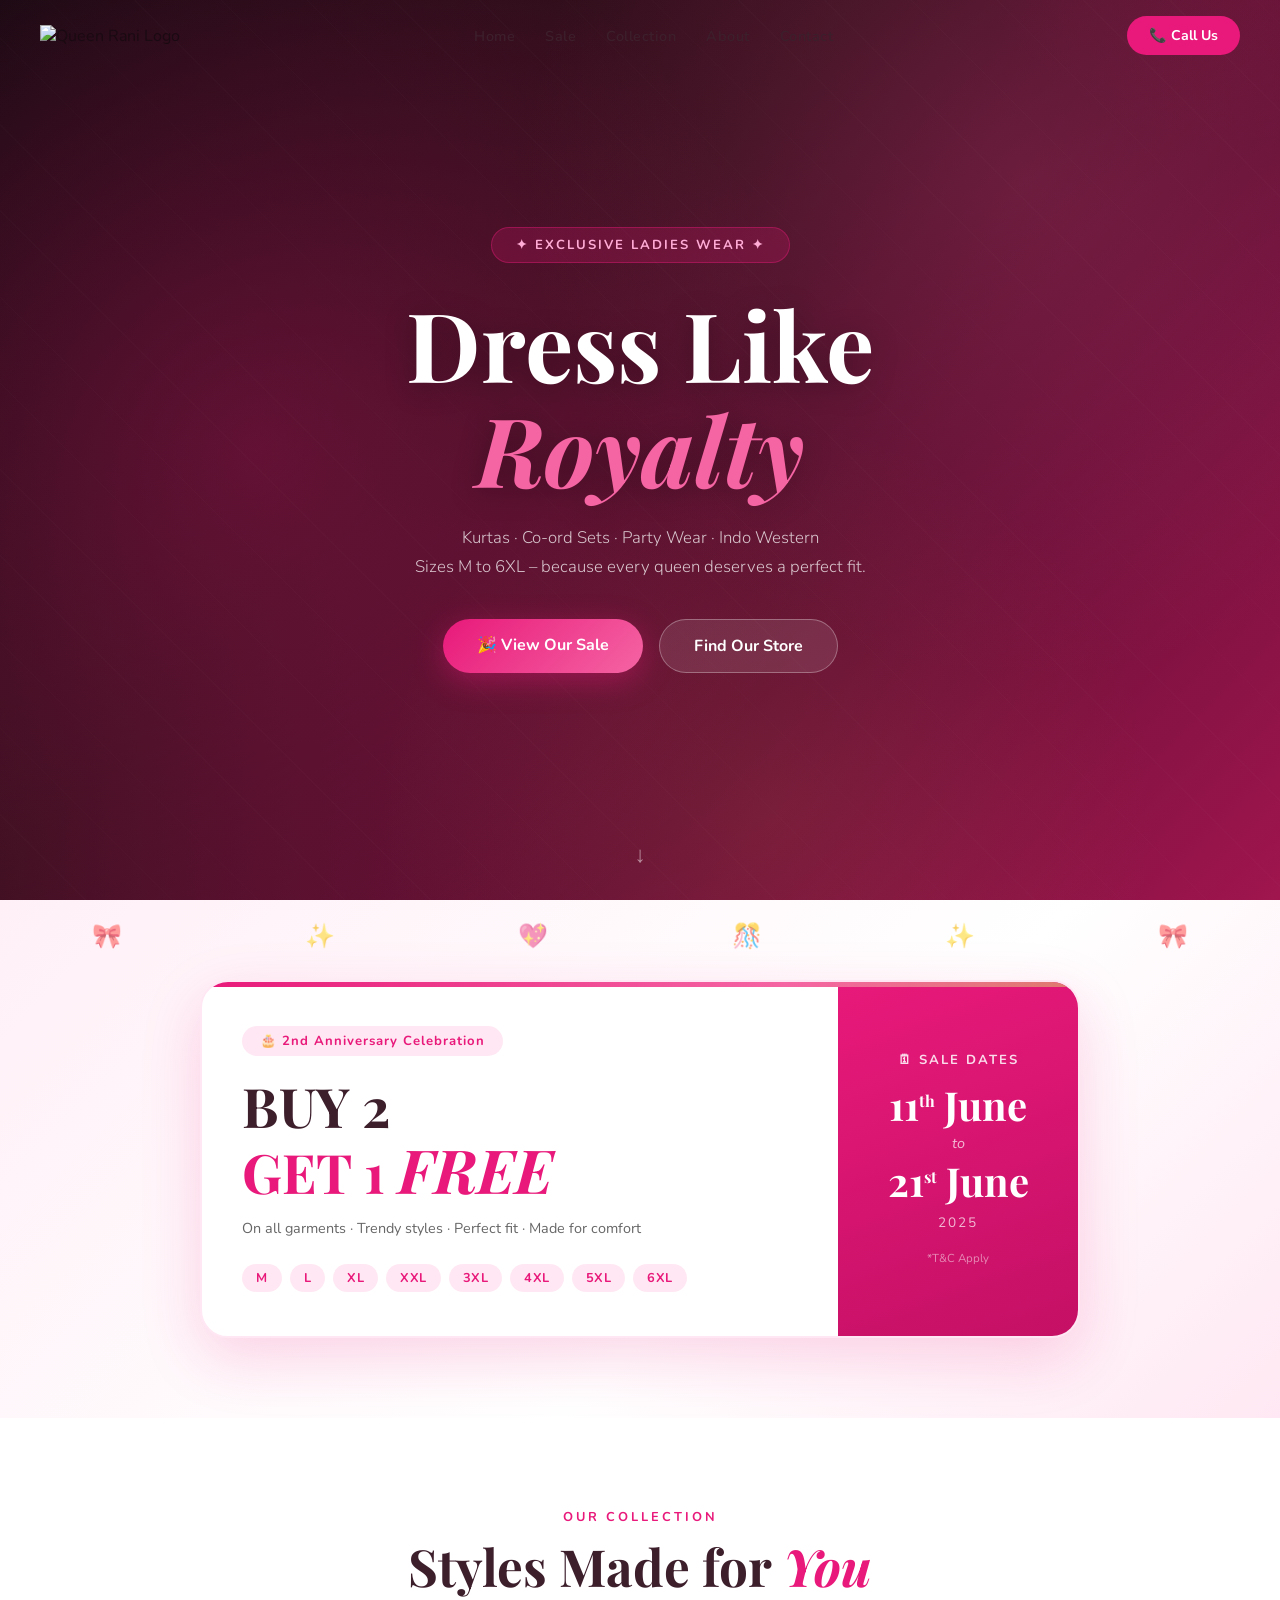
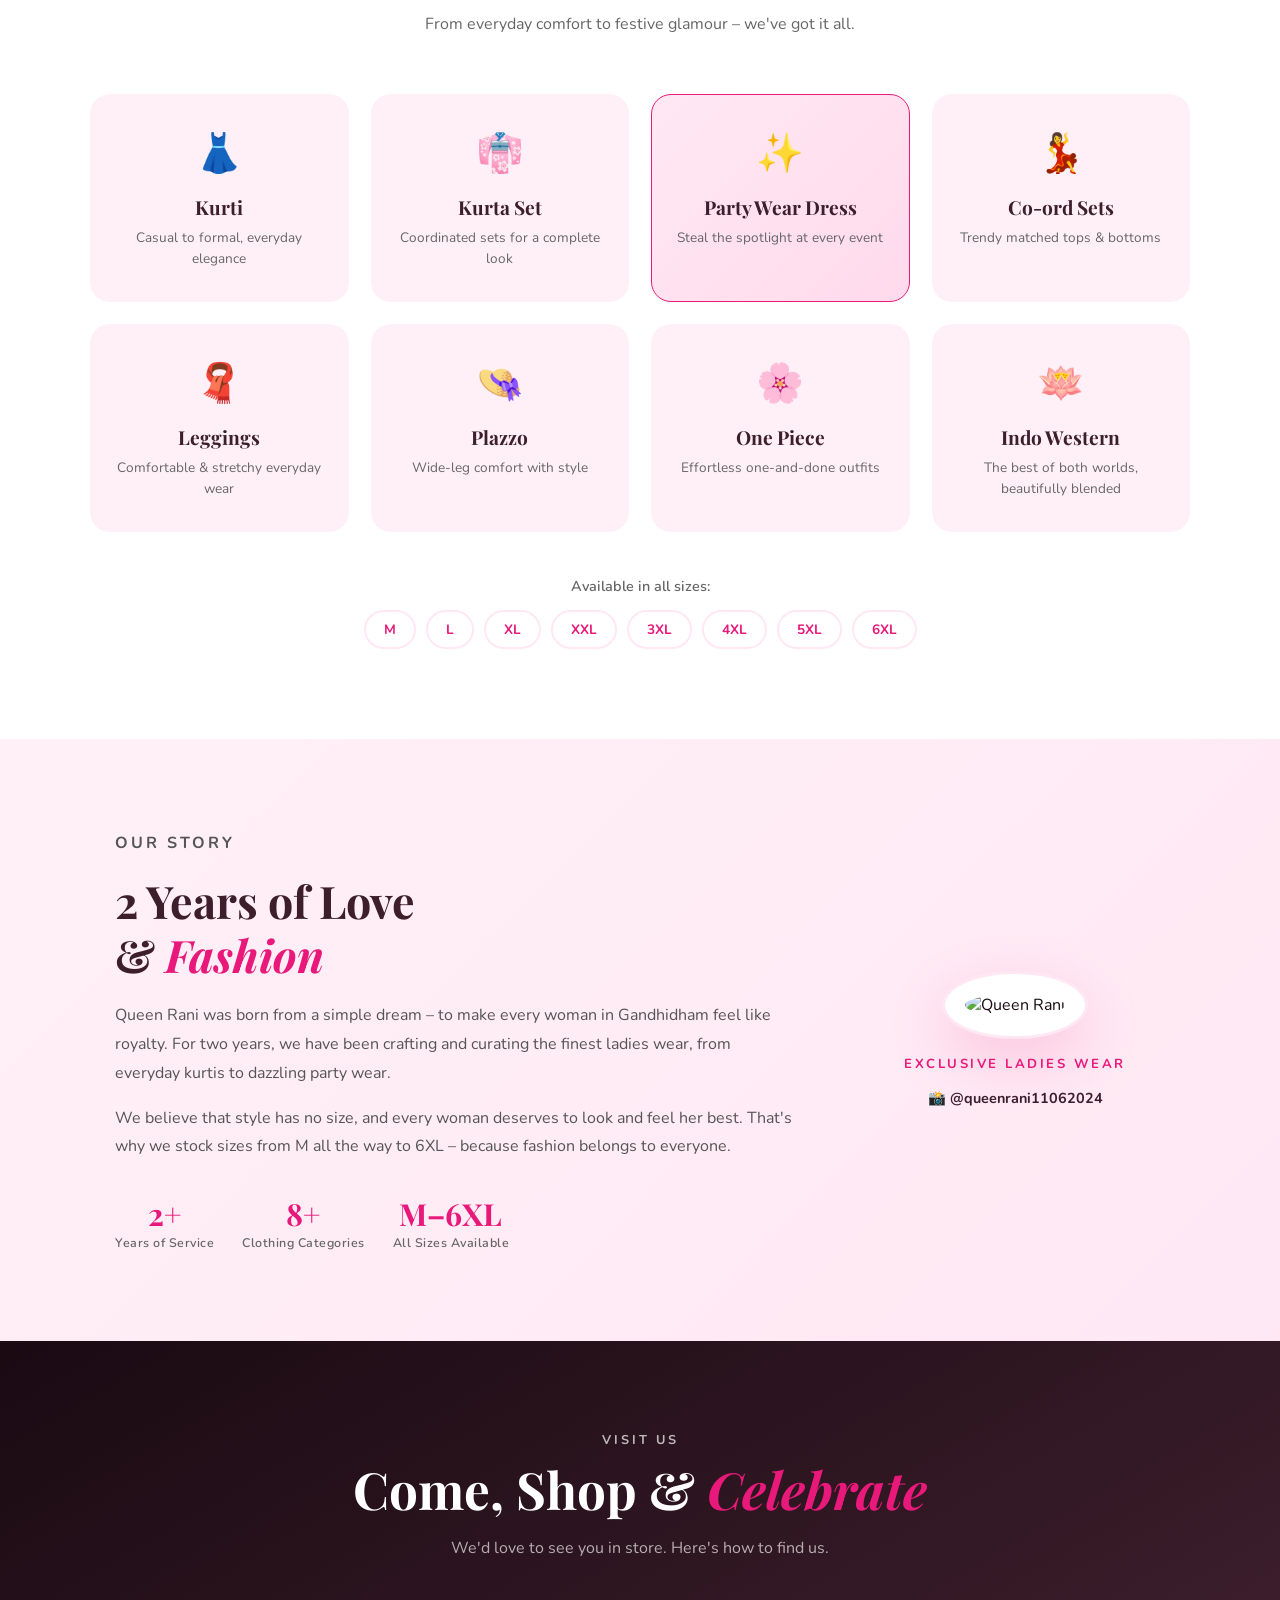
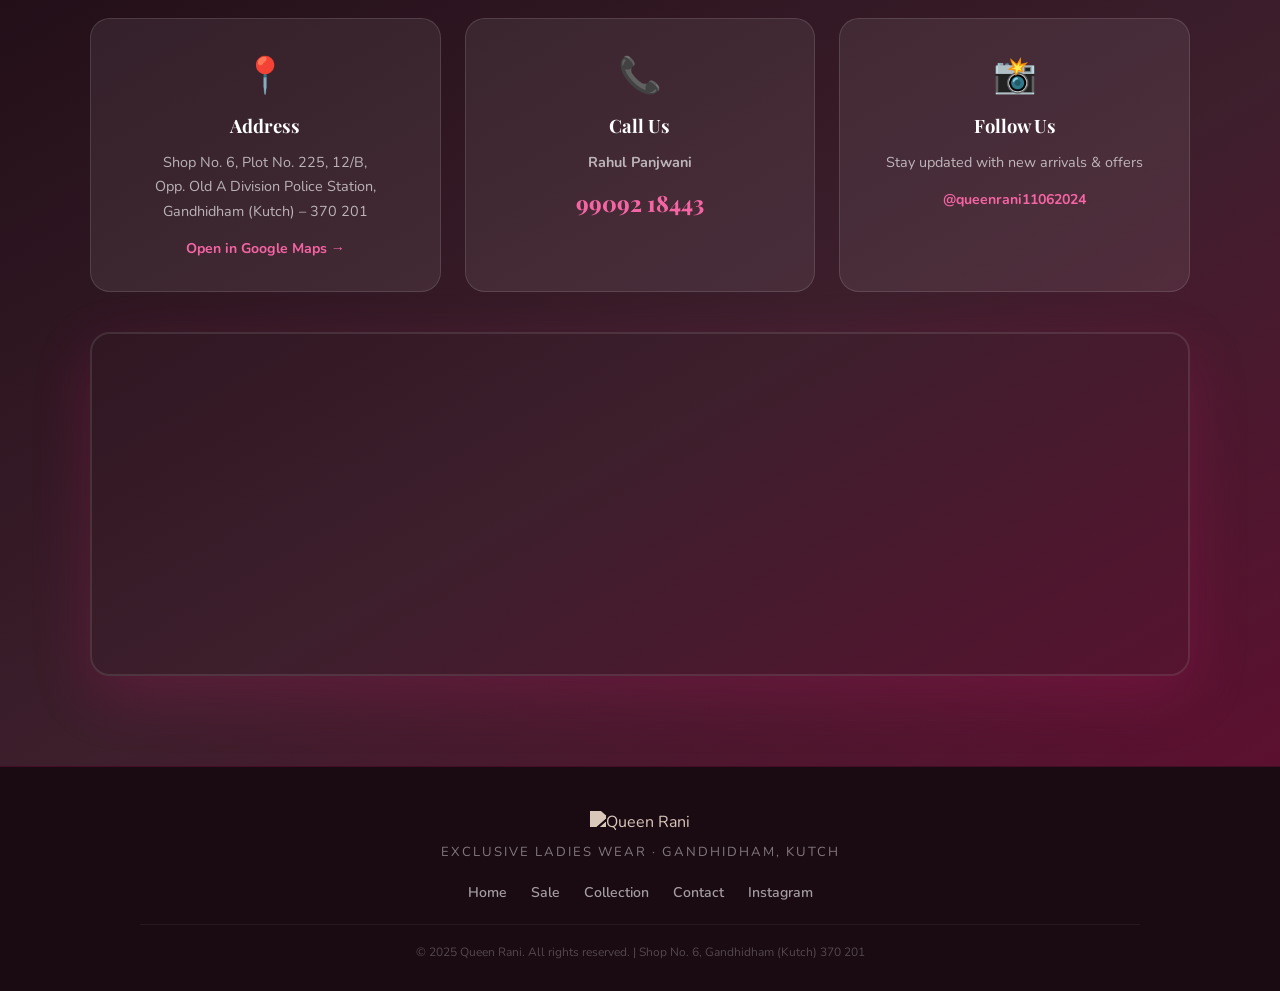
==== index.html @ 088ab7cf "Rename index (1).html to index.html" ====
<!DOCTYPE html>
<html lang="en">
<head>
  <meta charset="UTF-8">
  <meta name="viewport" content="width=device-width, initial-scale=1.0">
  <title>Queen Rani – Exclusive Ladies Wear | Gandhidham</title>
  <link rel="stylesheet" href="style.css">
  <link href="https://fonts.googleapis.com/css2?family=Playfair+Display:ital,wght@0,400;0,600;0,700;1,400&family=Nunito:wght@300;400;600;700&display=swap" rel="stylesheet">
</head>
<body>

  <!-- HEADER / NAV -->
  <header id="header">
    <div class="nav-inner">
      <div class="nav-logo">
        <img src="logo.jpg" alt="Queen Rani Logo" />
      </div>
      <nav class="nav-links">
        <a href="#home">Home</a>
        <a href="#sale">Sale</a>
        <a href="#categories">Collection</a>
        <a href="#about">About</a>
        <a href="#contact">Contact</a>
      </nav>
      <a href="tel:9909218443" class="nav-cta">📞 Call Us</a>
    </div>
  </header>

  <!-- HERO -->
  <section id="home" class="hero">
    <div class="hero-bg-overlay"></div>
    <div class="hero-content">
      <div class="hero-badge">✦ Exclusive Ladies Wear ✦</div>
      <h1 class="hero-title">
        Dress Like<br><em>Royalty</em>
      </h1>
      <p class="hero-sub">Kurtas · Co-ord Sets · Party Wear · Indo Western<br>Sizes M to 6XL – because every queen deserves a perfect fit.</p>
      <div class="hero-btns">
        <a href="#sale" class="btn-primary">🎉 View Our Sale</a>
        <a href="#contact" class="btn-secondary">Find Our Store</a>
      </div>
    </div>
    <div class="hero-scroll">↓</div>
  </section>

  <!-- ANNIVERSARY SALE BANNER -->
  <section id="sale" class="sale-section">
    <div class="sale-confetti">
      <span>🎀</span><span>✨</span><span>💖</span><span>🎊</span><span>✨</span><span>🎀</span>
    </div>
    <div class="sale-card">
      <div class="sale-left">
        <div class="sale-tag">🎂 2nd Anniversary Celebration</div>
        <h2 class="sale-title">BUY 2<br><span>GET 1 <em>FREE</em></span></h2>
        <p class="sale-desc">On all garments · Trendy styles · Perfect fit · Made for comfort</p>
        <div class="sale-sizes">
          <span>M</span><span>L</span><span>XL</span><span>XXL</span><span>3XL</span><span>4XL</span><span>5XL</span><span>6XL</span>
        </div>
      </div>
      <div class="sale-right">
        <div class="sale-date-box">
          <div class="sale-date-label">🗓 Sale Dates</div>
          <div class="sale-date-from">11<sup>th</sup> June</div>
          <div class="sale-date-to">to</div>
          <div class="sale-date-from">21<sup>st</sup> June</div>
          <div class="sale-date-year">2025</div>
        </div>
        <div class="sale-note">*T&C Apply</div>
      </div>
    </div>
  </section>

  <!-- CATEGORIES -->
  <section id="categories" class="categories-section">
    <div class="section-header">
      <p class="section-tag">Our Collection</p>
      <h2>Styles Made for <em>You</em></h2>
      <p class="section-sub">From everyday comfort to festive glamour – we've got it all.</p>
    </div>
    <div class="categories-grid">
      <div class="cat-card">
        <div class="cat-icon">👗</div>
        <h3>Kurti</h3>
        <p>Casual to formal, everyday elegance</p>
      </div>
      <div class="cat-card">
        <div class="cat-icon">👘</div>
        <h3>Kurta Set</h3>
        <p>Coordinated sets for a complete look</p>
      </div>
      <div class="cat-card featured">
        <div class="cat-icon">✨</div>
        <h3>Party Wear Dress</h3>
        <p>Steal the spotlight at every event</p>
      </div>
      <div class="cat-card">
        <div class="cat-icon">💃</div>
        <h3>Co-ord Sets</h3>
        <p>Trendy matched tops & bottoms</p>
      </div>
      <div class="cat-card">
        <div class="cat-icon">🧣</div>
        <h3>Leggings</h3>
        <p>Comfortable & stretchy everyday wear</p>
      </div>
      <div class="cat-card">
        <div class="cat-icon">👒</div>
        <h3>Plazzo</h3>
        <p>Wide-leg comfort with style</p>
      </div>
      <div class="cat-card">
        <div class="cat-icon">🌸</div>
        <h3>One Piece</h3>
        <p>Effortless one-and-done outfits</p>
      </div>
      <div class="cat-card">
        <div class="cat-icon">🪷</div>
        <h3>Indo Western</h3>
        <p>The best of both worlds, beautifully blended</p>
      </div>
    </div>
    <div class="categories-sizes">
      <p>Available in all sizes:</p>
      <div class="size-pills">
        <span>M</span><span>L</span><span>XL</span><span>XXL</span><span>3XL</span><span>4XL</span><span>5XL</span><span>6XL</span>
      </div>
    </div>
  </section>

  <!-- ABOUT -->
  <section id="about" class="about-section">
    <div class="about-inner">
      <div class="about-text">
        <p class="section-tag">Our Story</p>
        <h2>2 Years of Love<br>& <em>Fashion</em></h2>
        <p>Queen Rani was born from a simple dream – to make every woman in Gandhidham feel like royalty. For two years, we have been crafting and curating the finest ladies wear, from everyday kurtis to dazzling party wear.</p>
        <p>We believe that style has no size, and every woman deserves to look and feel her best. That's why we stock sizes from M all the way to 6XL – because fashion belongs to everyone.</p>
        <div class="about-stats">
          <div class="stat">
            <div class="stat-num">2+</div>
            <div class="stat-label">Years of Service</div>
          </div>
          <div class="stat">
            <div class="stat-num">8+</div>
            <div class="stat-label">Clothing Categories</div>
          </div>
          <div class="stat">
            <div class="stat-num">M–6XL</div>
            <div class="stat-label">All Sizes Available</div>
          </div>
        </div>
      </div>
      <div class="about-logo-block">
        <img src="logo.jpg" alt="Queen Rani" class="about-logo" />
        <div class="about-tagline">Exclusive Ladies Wear</div>
        <div class="about-instagram">
          <a href="https://instagram.com/queenrani11062024" target="_blank">
            📸 @queenrani11062024
          </a>
        </div>
      </div>
    </div>
  </section>

  <!-- CONTACT -->
  <section id="contact" class="contact-section">
    <div class="section-header light">
      <p class="section-tag">Visit Us</p>
      <h2>Come, Shop & <em>Celebrate</em></h2>
      <p class="section-sub">We'd love to see you in store. Here's how to find us.</p>
    </div>
    <div class="contact-inner">
      <div class="contact-cards">
        <div class="contact-card">
          <div class="contact-icon">📍</div>
          <h4>Address</h4>
          <p>Shop No. 6, Plot No. 225, 12/B,<br>Opp. Old A Division Police Station,<br>Gandhidham (Kutch) – 370 201</p>
          <a href="https://maps.app.goo.gl/TK4RzgAxPRt2R8W19" target="_blank" class="map-link">Open in Google Maps →</a>
        </div>
        <div class="contact-card">
          <div class="contact-icon">📞</div>
          <h4>Call Us</h4>
          <p><strong>Rahul Panjwani</strong></p>
          <a href="tel:9909218443" class="phone-link">99092 18443</a>
        </div>
        <div class="contact-card">
          <div class="contact-icon">📸</div>
          <h4>Follow Us</h4>
          <p>Stay updated with new arrivals & offers</p>
          <a href="https://instagram.com/queenrani11062024" target="_blank" class="insta-link">@queenrani11062024</a>
        </div>
      </div>
      <div class="map-embed">
        <iframe
          src="https://maps.google.com/maps?q=Queen+Rani+Exclusive+Ladies+Wear+Gandhidham&t=&z=15&ie=UTF8&iwloc=&output=embed"
          allowfullscreen
          loading="lazy"
          title="Queen Rani Store Location">
        </iframe>
      </div>
    </div>
  </section>

  <!-- FOOTER -->
  <footer class="footer">
    <div class="footer-inner">
      <img src="logo.jpg" alt="Queen Rani" class="footer-logo" />
      <div class="footer-tagline">Exclusive Ladies Wear · Gandhidham, Kutch</div>
      <div class="footer-links">
        <a href="#home">Home</a>
        <a href="#sale">Sale</a>
        <a href="#categories">Collection</a>
        <a href="#contact">Contact</a>
        <a href="https://instagram.com/queenrani11062024" target="_blank">Instagram</a>
      </div>
      <div class="footer-bottom">© 2025 Queen Rani. All rights reserved. | Shop No. 6, Gandhidham (Kutch) 370 201</div>
    </div>
  </footer>

  <script>
    // Sticky header
    window.addEventListener('scroll', () => {
      const header = document.getElementById('header');
      header.classList.toggle('scrolled', window.scrollY > 60);
    });

    // Smooth scroll
    document.querySelectorAll('a[href^="#"]').forEach(a => {
      a.addEventListener('click', e => {
        e.preventDefault();
        const target = document.querySelector(a.getAttribute('href'));
        if (target) target.scrollIntoView({ behavior: 'smooth' });
      });
    });

    // Entrance animations on scroll
    const observer = new IntersectionObserver((entries) => {
      entries.forEach(e => {
        if (e.isIntersecting) e.target.classList.add('visible');
      });
    }, { threshold: 0.15 });

    document.querySelectorAll('.cat-card, .contact-card, .about-inner, .sale-card').forEach(el => {
      el.classList.add('fade-up');
      observer.observe(el);
    });
  </script>
</body>
</html>
---- style.css ----
/* ===========================
   QUEEN RANI – EXCLUSIVE LADIES WEAR
   Stylesheet
   =========================== */

:root {
  --pink: #E8197A;
  --pink-light: #F564A3;
  --pink-pale: #FFE8F3;
  --pink-bg: #FFF0F7;
  --dark: #1A0A12;
  --charcoal: #3D1F2C;
  --gold: #C9923A;
  --white: #FFFFFF;
  --gray: #666;
  --shadow: 0 8px 40px rgba(232,25,122,0.12);
  --shadow-lg: 0 20px 60px rgba(232,25,122,0.18);
}

* {
  margin: 0;
  padding: 0;
  box-sizing: border-box;
}

html {
  scroll-behavior: smooth;
}

body {
  font-family: 'Nunito', sans-serif;
  background: var(--white);
  color: var(--dark);
  overflow-x: hidden;
}

em {
  font-style: italic;
  color: var(--pink);
  font-family: 'Playfair Display', serif;
}

/* ===========================
   HEADER / NAV
   =========================== */
#header {
  position: fixed;
  top: 0; left: 0; right: 0;
  z-index: 1000;
  padding: 16px 40px;
  transition: all 0.3s ease;
  background: transparent;
}

#header.scrolled {
  background: rgba(255,255,255,0.97);
  box-shadow: 0 2px 20px rgba(232,25,122,0.12);
  padding: 10px 40px;
}

.nav-inner {
  max-width: 1200px;
  margin: 0 auto;
  display: flex;
  align-items: center;
  justify-content: space-between;
  gap: 20px;
}

.nav-logo img {
  height: 52px;
  object-fit: contain;
}

.nav-links {
  display: flex;
  gap: 30px;
}

.nav-links a {
  text-decoration: none;
  color: var(--charcoal);
  font-weight: 600;
  font-size: 0.9rem;
  letter-spacing: 0.5px;
  transition: color 0.2s;
}

.nav-links a:hover { color: var(--pink); }

.nav-cta {
  background: var(--pink);
  color: var(--white);
  padding: 10px 22px;
  border-radius: 50px;
  text-decoration: none;
  font-weight: 700;
  font-size: 0.88rem;
  transition: all 0.2s;
  white-space: nowrap;
}

.nav-cta:hover {
  background: var(--pink-light);
  transform: translateY(-1px);
  box-shadow: 0 6px 20px rgba(232,25,122,0.3);
}

/* ===========================
   HERO
   =========================== */
.hero {
  min-height: 100vh;
  position: relative;
  background: linear-gradient(135deg, #1A0A12 0%, #3D1020 40%, #6B1038 70%, #A0154E 100%);
  display: flex;
  align-items: center;
  justify-content: center;
  overflow: hidden;
}

.hero::before {
  content: '';
  position: absolute;
  inset: 0;
  background: 
    radial-gradient(circle at 20% 50%, rgba(232,25,122,0.25) 0%, transparent 50%),
    radial-gradient(circle at 80% 20%, rgba(245,100,163,0.15) 0%, transparent 40%),
    radial-gradient(circle at 60% 90%, rgba(201,146,58,0.1) 0%, transparent 35%);
}

.hero::after {
  content: '';
  position: absolute;
  top: -50%;
  right: -20%;
  width: 600px;
  height: 600px;
  border-radius: 50%;
  background: radial-gradient(circle, rgba(232,25,122,0.12) 0%, transparent 70%);
  animation: pulse 4s ease-in-out infinite;
}

@keyframes pulse {
  0%, 100% { transform: scale(1); opacity: 0.5; }
  50% { transform: scale(1.1); opacity: 0.8; }
}

.hero-bg-overlay {
  position: absolute;
  inset: 0;
  background-image: 
    repeating-linear-gradient(
      45deg,
      transparent,
      transparent 60px,
      rgba(255,255,255,0.012) 60px,
      rgba(255,255,255,0.012) 61px
    );
}

.hero-content {
  position: relative;
  z-index: 2;
  text-align: center;
  padding: 40px 20px;
  max-width: 700px;
  animation: heroIn 1s ease both;
}

@keyframes heroIn {
  from { opacity: 0; transform: translateY(30px); }
  to { opacity: 1; transform: translateY(0); }
}

.hero-badge {
  display: inline-block;
  background: rgba(232,25,122,0.2);
  border: 1px solid rgba(232,25,122,0.4);
  color: #FFACD6;
  padding: 8px 24px;
  border-radius: 50px;
  font-size: 0.82rem;
  font-weight: 700;
  letter-spacing: 2px;
  text-transform: uppercase;
  margin-bottom: 28px;
}

.hero-title {
  font-family: 'Playfair Display', serif;
  font-size: clamp(3.2rem, 8vw, 6rem);
  font-weight: 700;
  color: var(--white);
  line-height: 1.1;
  margin-bottom: 22px;
  text-shadow: 0 4px 30px rgba(0,0,0,0.3);
}

.hero-title em {
  color: var(--pink-light);
  display: block;
}

.hero-sub {
  color: rgba(255,255,255,0.75);
  font-size: 1.05rem;
  line-height: 1.7;
  margin-bottom: 38px;
  font-weight: 300;
}

.hero-btns {
  display: flex;
  gap: 16px;
  justify-content: center;
  flex-wrap: wrap;
}

.btn-primary {
  background: linear-gradient(135deg, var(--pink), var(--pink-light));
  color: var(--white);
  padding: 15px 34px;
  border-radius: 50px;
  text-decoration: none;
  font-weight: 700;
  font-size: 1rem;
  box-shadow: 0 8px 30px rgba(232,25,122,0.4);
  transition: all 0.3s;
}

.btn-primary:hover {
  transform: translateY(-3px);
  box-shadow: 0 12px 40px rgba(232,25,122,0.55);
}

.btn-secondary {
  background: rgba(255,255,255,0.1);
  color: var(--white);
  padding: 15px 34px;
  border-radius: 50px;
  text-decoration: none;
  font-weight: 700;
  font-size: 1rem;
  border: 1.5px solid rgba(255,255,255,0.3);
  transition: all 0.3s;
}

.btn-secondary:hover {
  background: rgba(255,255,255,0.18);
  transform: translateY(-3px);
}

.hero-scroll {
  position: absolute;
  bottom: 30px;
  left: 50%;
  transform: translateX(-50%);
  color: rgba(255,255,255,0.5);
  font-size: 1.4rem;
  animation: bounce 2s ease infinite;
  cursor: pointer;
}

@keyframes bounce {
  0%, 100% { transform: translateX(-50%) translateY(0); }
  50% { transform: translateX(-50%) translateY(8px); }
}

/* ===========================
   SALE SECTION
   =========================== */
.sale-section {
  background: linear-gradient(135deg, var(--pink-bg) 0%, #fff 60%, var(--pink-pale) 100%);
  padding: 80px 40px;
  position: relative;
  overflow: hidden;
}

.sale-confetti {
  position: absolute;
  top: 20px;
  left: 0; right: 0;
  display: flex;
  justify-content: space-around;
  font-size: 1.5rem;
  opacity: 0.6;
  pointer-events: none;
  animation: confettiFade 3s ease-in-out infinite alternate;
}

@keyframes confettiFade {
  from { opacity: 0.4; transform: translateY(0); }
  to { opacity: 0.8; transform: translateY(8px); }
}

.sale-card {
  max-width: 880px;
  margin: 0 auto;
  background: var(--white);
  border-radius: 28px;
  box-shadow: var(--shadow-lg);
  border: 2px solid var(--pink-pale);
  display: flex;
  overflow: hidden;
  position: relative;
}

.sale-card::before {
  content: '';
  position: absolute;
  top: 0; left: 0; right: 0;
  height: 5px;
  background: linear-gradient(90deg, var(--pink), var(--pink-light), var(--gold), var(--pink));
  background-size: 200%;
  animation: shimmer 2.5s linear infinite;
}

@keyframes shimmer {
  from { background-position: 0% 0%; }
  to { background-position: 200% 0%; }
}

.sale-left {
  flex: 1;
  padding: 44px 40px;
}

.sale-tag {
  display: inline-block;
  background: var(--pink-pale);
  color: var(--pink);
  padding: 6px 18px;
  border-radius: 50px;
  font-size: 0.82rem;
  font-weight: 700;
  letter-spacing: 1px;
  margin-bottom: 20px;
}

.sale-title {
  font-family: 'Playfair Display', serif;
  font-size: 3.4rem;
  font-weight: 700;
  color: var(--charcoal);
  line-height: 1.1;
  margin-bottom: 14px;
}

.sale-title span {
  color: var(--pink);
}

.sale-title em {
  color: var(--pink);
  font-size: 3.8rem;
}

.sale-desc {
  color: var(--gray);
  font-size: 0.9rem;
  margin-bottom: 24px;
  line-height: 1.6;
}

.sale-sizes {
  display: flex;
  flex-wrap: wrap;
  gap: 8px;
}

.sale-sizes span {
  background: var(--pink-pale);
  color: var(--pink);
  padding: 5px 14px;
  border-radius: 20px;
  font-size: 0.8rem;
  font-weight: 700;
  letter-spacing: 0.5px;
}

.sale-right {
  background: linear-gradient(160deg, var(--pink) 0%, #C41065 100%);
  padding: 44px 38px;
  display: flex;
  flex-direction: column;
  align-items: center;
  justify-content: center;
  min-width: 240px;
}

.sale-date-box {
  text-align: center;
  color: white;
}

.sale-date-label {
  font-size: 0.82rem;
  font-weight: 700;
  letter-spacing: 2px;
  text-transform: uppercase;
  opacity: 0.85;
  margin-bottom: 14px;
}

.sale-date-from {
  font-family: 'Playfair Display', serif;
  font-size: 2.5rem;
  font-weight: 700;
  line-height: 1.1;
}

.sale-date-from sup {
  font-size: 1rem;
  vertical-align: super;
}

.sale-date-to {
  font-size: 0.9rem;
  opacity: 0.7;
  margin: 6px 0;
  font-style: italic;
}

.sale-date-year {
  font-size: 0.85rem;
  opacity: 0.7;
  margin-top: 10px;
  letter-spacing: 2px;
}

.sale-note {
  color: rgba(255,255,255,0.5);
  font-size: 0.72rem;
  margin-top: 18px;
}

/* ===========================
   CATEGORIES
   =========================== */
.categories-section {
  padding: 90px 40px;
  background: var(--white);
}

.section-header {
  text-align: center;
  margin-bottom: 56px;
}

.section-header.light h2 { color: var(--white); }
.section-header.light .section-tag { color: rgba(255,255,255,0.7); }
.section-header.light .section-sub { color: rgba(255,255,255,0.65); }

.section-tag {
  font-size: 0.8rem;
  font-weight: 700;
  letter-spacing: 3px;
  text-transform: uppercase;
  color: var(--pink);
  margin-bottom: 10px;
  display: block;
}

.section-header h2 {
  font-family: 'Playfair Display', serif;
  font-size: clamp(2.2rem, 5vw, 3.2rem);
  font-weight: 700;
  color: var(--charcoal);
  margin-bottom: 14px;
  line-height: 1.2;
}

.section-sub {
  color: var(--gray);
  font-size: 1rem;
  max-width: 480px;
  margin: 0 auto;
  line-height: 1.7;
}

.categories-grid {
  max-width: 1100px;
  margin: 0 auto 44px;
  display: grid;
  grid-template-columns: repeat(auto-fit, minmax(220px, 1fr));
  gap: 22px;
}

.cat-card {
  background: var(--pink-bg);
  border-radius: 20px;
  padding: 32px 24px;
  text-align: center;
  border: 1.5px solid transparent;
  transition: all 0.3s ease;
  cursor: default;
}

.cat-card:hover {
  border-color: var(--pink-light);
  background: var(--white);
  box-shadow: var(--shadow);
  transform: translateY(-5px);
}

.cat-card.featured {
  background: linear-gradient(135deg, var(--pink-pale), #FFDAEC);
  border-color: var(--pink);
}

.cat-icon {
  font-size: 2.4rem;
  margin-bottom: 14px;
  display: block;
}

.cat-card h3 {
  font-family: 'Playfair Display', serif;
  font-size: 1.2rem;
  font-weight: 700;
  color: var(--charcoal);
  margin-bottom: 8px;
}

.cat-card p {
  font-size: 0.85rem;
  color: var(--gray);
  line-height: 1.5;
}

.categories-sizes {
  text-align: center;
}

.categories-sizes p {
  font-size: 0.9rem;
  color: var(--gray);
  margin-bottom: 14px;
  font-weight: 600;
}

.size-pills {
  display: flex;
  justify-content: center;
  flex-wrap: wrap;
  gap: 10px;
}

.size-pills span {
  background: var(--white);
  border: 2px solid var(--pink-pale);
  color: var(--pink);
  padding: 8px 18px;
  border-radius: 30px;
  font-size: 0.85rem;
  font-weight: 700;
  transition: all 0.2s;
}

.size-pills span:hover {
  background: var(--pink);
  color: var(--white);
  border-color: var(--pink);
}

/* ===========================
   ABOUT
   =========================== */
.about-section {
  padding: 90px 40px;
  background: linear-gradient(135deg, var(--pink-bg) 0%, var(--pink-pale) 100%);
}

.about-inner {
  max-width: 1050px;
  margin: 0 auto;
  display: flex;
  align-items: center;
  gap: 70px;
  flex-wrap: wrap;
}

.about-text {
  flex: 1;
  min-width: 280px;
}

.about-text h2 {
  font-family: 'Playfair Display', serif;
  font-size: clamp(2rem, 4vw, 2.8rem);
  font-weight: 700;
  color: var(--charcoal);
  line-height: 1.2;
  margin-bottom: 20px;
}

.about-text p {
  color: #555;
  font-size: 1rem;
  line-height: 1.8;
  margin-bottom: 16px;
}

.about-stats {
  display: flex;
  gap: 28px;
  margin-top: 32px;
  flex-wrap: wrap;
}

.stat {
  text-align: center;
}

.stat-num {
  font-family: 'Playfair Display', serif;
  font-size: 1.9rem;
  font-weight: 700;
  color: var(--pink);
}

.stat-label {
  font-size: 0.78rem;
  color: var(--gray);
  font-weight: 600;
  letter-spacing: 0.5px;
}

.about-logo-block {
  flex: 0 0 300px;
  text-align: center;
}

.about-logo {
  width: 220px;
  height: 220px;
  object-fit: contain;
  border-radius: 50%;
  background: white;
  padding: 20px;
  box-shadow: var(--shadow-lg);
  border: 3px solid var(--pink-pale);
}

.about-tagline {
  margin-top: 16px;
  font-size: 0.82rem;
  font-weight: 700;
  letter-spacing: 2.5px;
  text-transform: uppercase;
  color: var(--pink);
}

.about-instagram {
  margin-top: 14px;
}

.about-instagram a {
  color: var(--charcoal);
  text-decoration: none;
  font-weight: 700;
  font-size: 0.9rem;
  transition: color 0.2s;
}

.about-instagram a:hover { color: var(--pink); }

/* ===========================
   CONTACT
   =========================== */
.contact-section {
  padding: 90px 40px;
  background: linear-gradient(150deg, var(--dark) 0%, var(--charcoal) 60%, #5C1030 100%);
}

.contact-inner {
  max-width: 1100px;
  margin: 0 auto;
  display: flex;
  flex-direction: column;
  gap: 40px;
}

.contact-cards {
  display: grid;
  grid-template-columns: repeat(auto-fit, minmax(240px, 1fr));
  gap: 24px;
}

.contact-card {
  background: rgba(255,255,255,0.07);
  border: 1.5px solid rgba(255,255,255,0.12);
  border-radius: 20px;
  padding: 32px 28px;
  text-align: center;
  transition: all 0.3s;
}

.contact-card:hover {
  background: rgba(232,25,122,0.12);
  border-color: rgba(232,25,122,0.4);
  transform: translateY(-4px);
}

.contact-icon {
  font-size: 2.2rem;
  margin-bottom: 14px;
}

.contact-card h4 {
  font-family: 'Playfair Display', serif;
  font-size: 1.15rem;
  color: var(--white);
  margin-bottom: 12px;
}

.contact-card p {
  color: rgba(255,255,255,0.65);
  font-size: 0.9rem;
  line-height: 1.7;
  margin-bottom: 14px;
}

.map-link, .insta-link {
  color: var(--pink-light);
  font-weight: 700;
  font-size: 0.88rem;
  text-decoration: none;
  transition: opacity 0.2s;
  display: inline-block;
}

.map-link:hover, .insta-link:hover { opacity: 0.75; }

.phone-link {
  color: var(--pink-light);
  font-size: 1.4rem;
  font-weight: 800;
  text-decoration: none;
  font-family: 'Playfair Display', serif;
  transition: opacity 0.2s;
}

.phone-link:hover { opacity: 0.75; }

.map-embed {
  border-radius: 20px;
  overflow: hidden;
  box-shadow: var(--shadow-lg);
  border: 2px solid rgba(255,255,255,0.1);
}

.map-embed iframe {
  display: block;
  width: 100%;
  height: 340px;
  border: none;
  filter: saturate(0.85);
}

/* ===========================
   FOOTER
   =========================== */
.footer {
  background: var(--dark);
  padding: 44px 40px 28px;
  border-top: 1px solid rgba(232,25,122,0.2);
}

.footer-inner {
  max-width: 1000px;
  margin: 0 auto;
  text-align: center;
}

.footer-logo {
  height: 60px;
  object-fit: contain;
  margin-bottom: 10px;
  filter: brightness(0) invert(1) sepia(1) saturate(5) hue-rotate(300deg) brightness(0.85);
}

.footer-tagline {
  color: rgba(255,255,255,0.45);
  font-size: 0.82rem;
  letter-spacing: 2px;
  text-transform: uppercase;
  margin-bottom: 22px;
}

.footer-links {
  display: flex;
  justify-content: center;
  flex-wrap: wrap;
  gap: 24px;
  margin-bottom: 22px;
}

.footer-links a {
  color: rgba(255,255,255,0.6);
  text-decoration: none;
  font-size: 0.88rem;
  font-weight: 600;
  transition: color 0.2s;
}

.footer-links a:hover { color: var(--pink-light); }

.footer-bottom {
  color: rgba(255,255,255,0.25);
  font-size: 0.75rem;
  border-top: 1px solid rgba(255,255,255,0.06);
  padding-top: 18px;
  margin-top: 6px;
  line-height: 1.6;
}

/* ===========================
   ANIMATION CLASSES
   =========================== */
.fade-up {
  opacity: 0;
  transform: translateY(30px);
  transition: opacity 0.6s ease, transform 0.6s ease;
}

.fade-up.visible {
  opacity: 1;
  transform: translateY(0);
}

.cat-card:nth-child(2).fade-up.visible { transition-delay: 0.1s; }
.cat-card:nth-child(3).fade-up.visible { transition-delay: 0.2s; }
.cat-card:nth-child(4).fade-up.visible { transition-delay: 0.3s; }
.cat-card:nth-child(5).fade-up.visible { transition-delay: 0.1s; }
.cat-card:nth-child(6).fade-up.visible { transition-delay: 0.2s; }
.cat-card:nth-child(7).fade-up.visible { transition-delay: 0.3s; }
.cat-card:nth-child(8).fade-up.visible { transition-delay: 0.4s; }

.contact-card:nth-child(2).fade-up.visible { transition-delay: 0.15s; }
.contact-card:nth-child(3).fade-up.visible { transition-delay: 0.3s; }

/* ===========================
   RESPONSIVE
   =========================== */
@media (max-width: 768px) {
  #header { padding: 14px 20px; }
  #header.scrolled { padding: 8px 20px; }

  .nav-links { display: none; }

  .sale-section { padding: 60px 20px; }
  .sale-card { flex-direction: column; }
  .sale-right { min-width: unset; padding: 32px 28px; }
  .sale-left { padding: 32px 28px; }
  .sale-title { font-size: 2.4rem; }

  .categories-section { padding: 60px 20px; }
  .categories-grid { grid-template-columns: repeat(2, 1fr); gap: 14px; }

  .about-section { padding: 60px 20px; }
  .about-inner { gap: 40px; }
  .about-logo { width: 160px; height: 160px; }
  .about-logo-block { flex: 1 1 100%; }

  .contact-section { padding: 60px 20px; }
  .contact-cards { grid-template-columns: 1fr; }

  .footer { padding: 36px 20px 24px; }
  .footer-links { gap: 16px; }
}

@media (max-width: 480px) {
  .hero-title { font-size: 2.8rem; }
  .hero-btns { flex-direction: column; align-items: center; }
  .btn-primary, .btn-secondary { width: 100%; max-width: 280px; text-align: center; }
  .about-stats { justify-content: center; }
  .categories-grid { grid-template-columns: 1fr; }
}
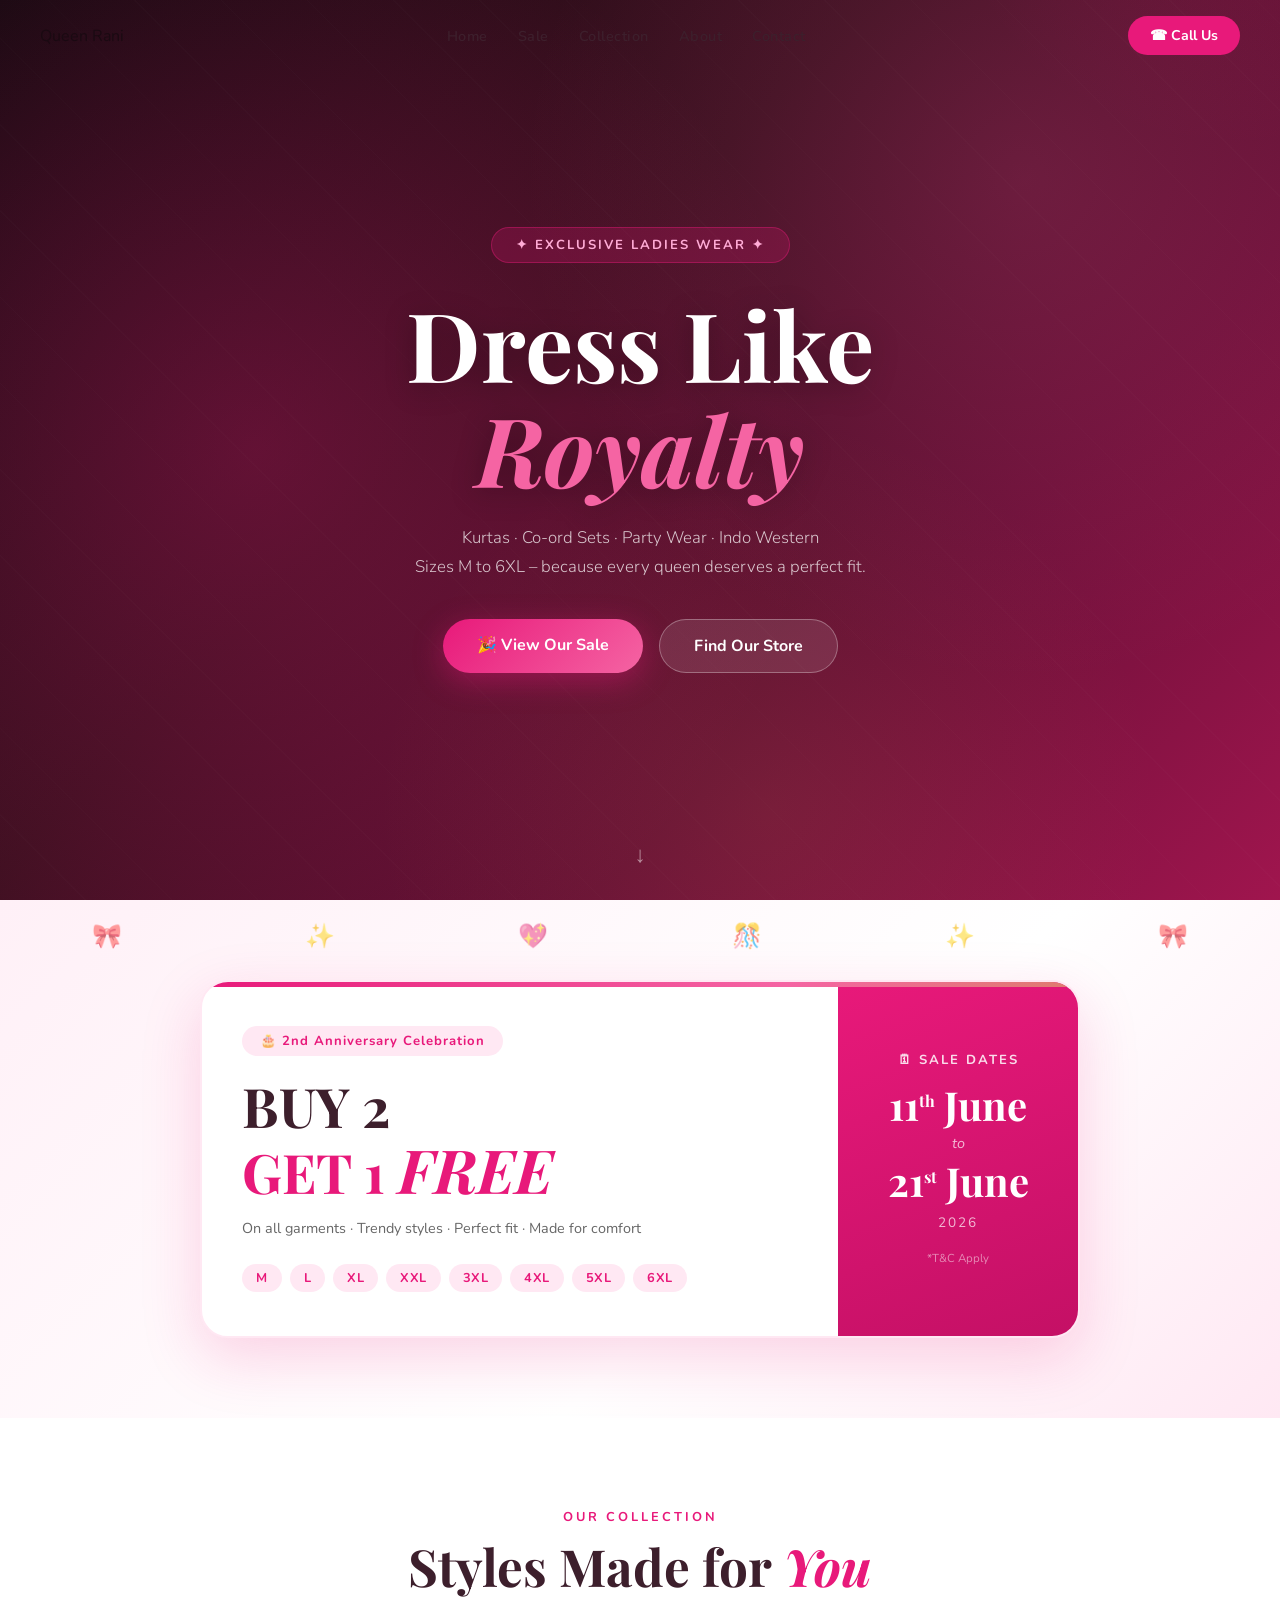
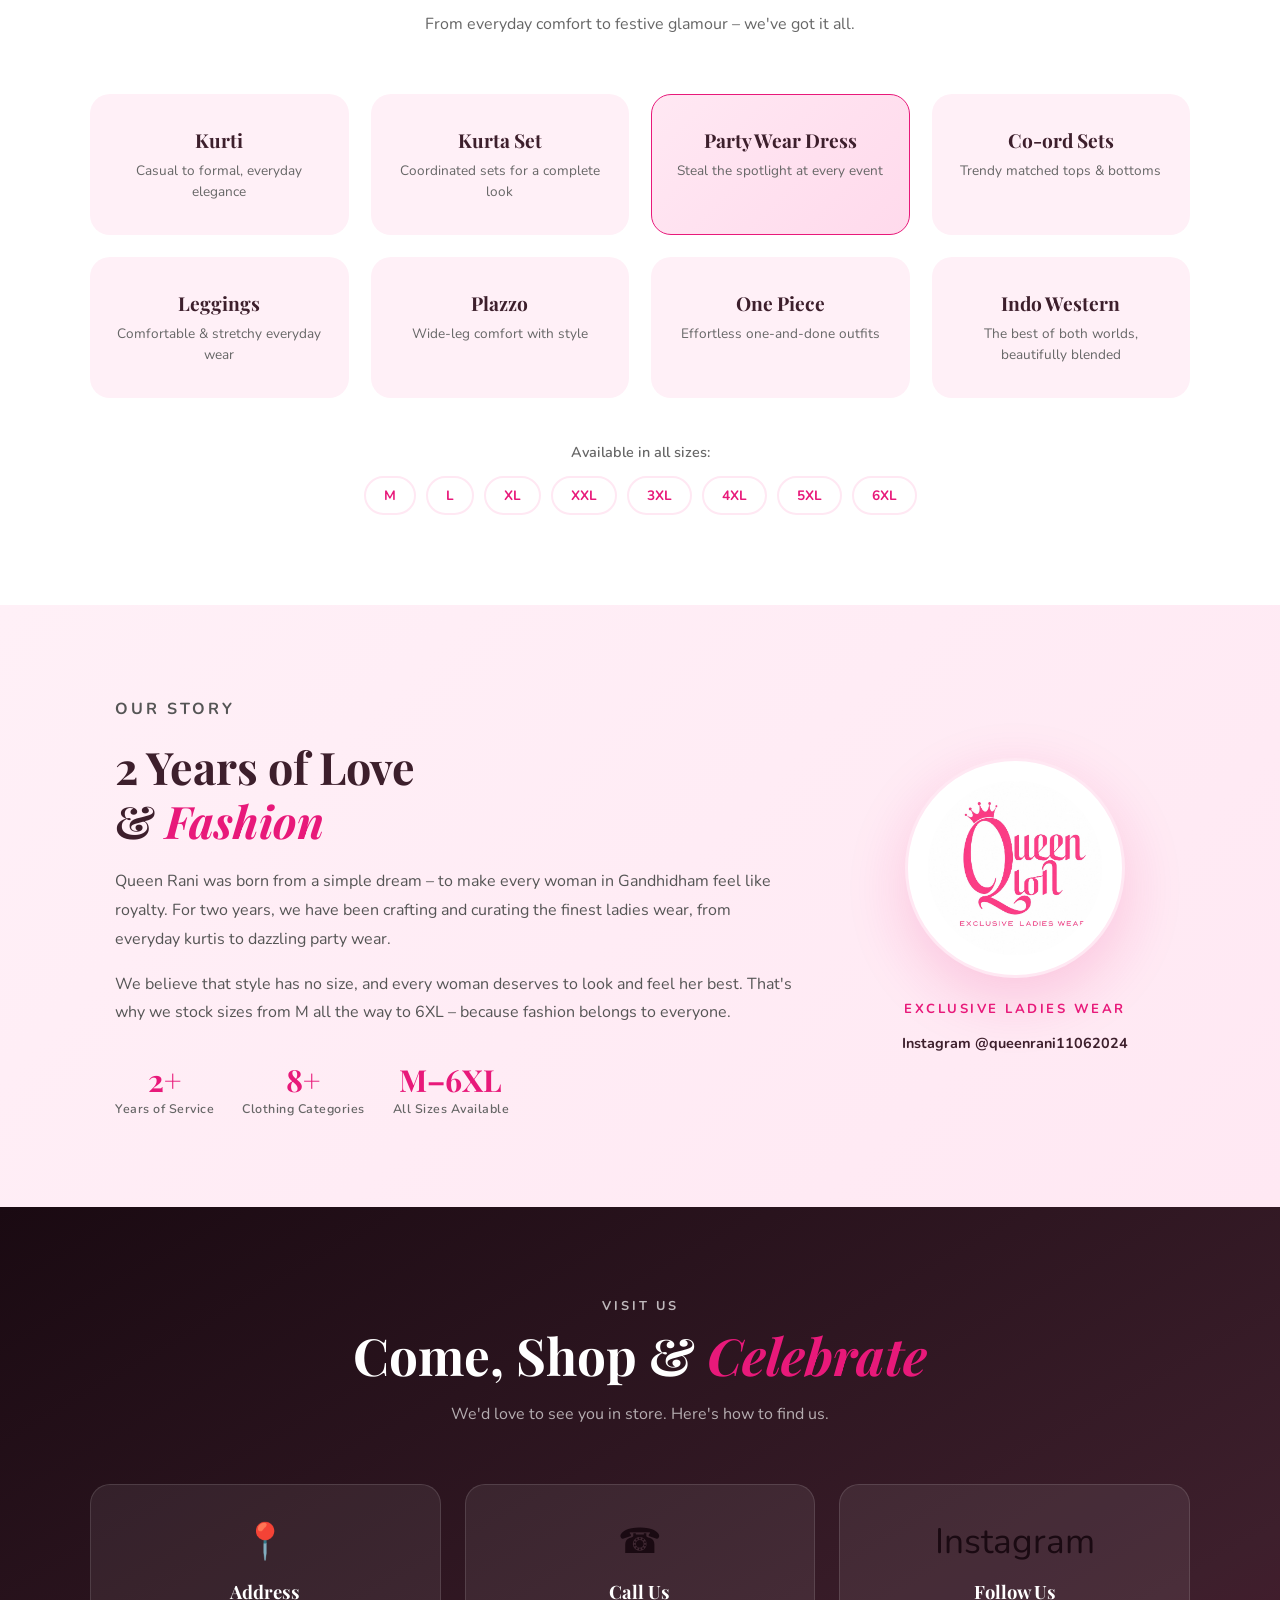
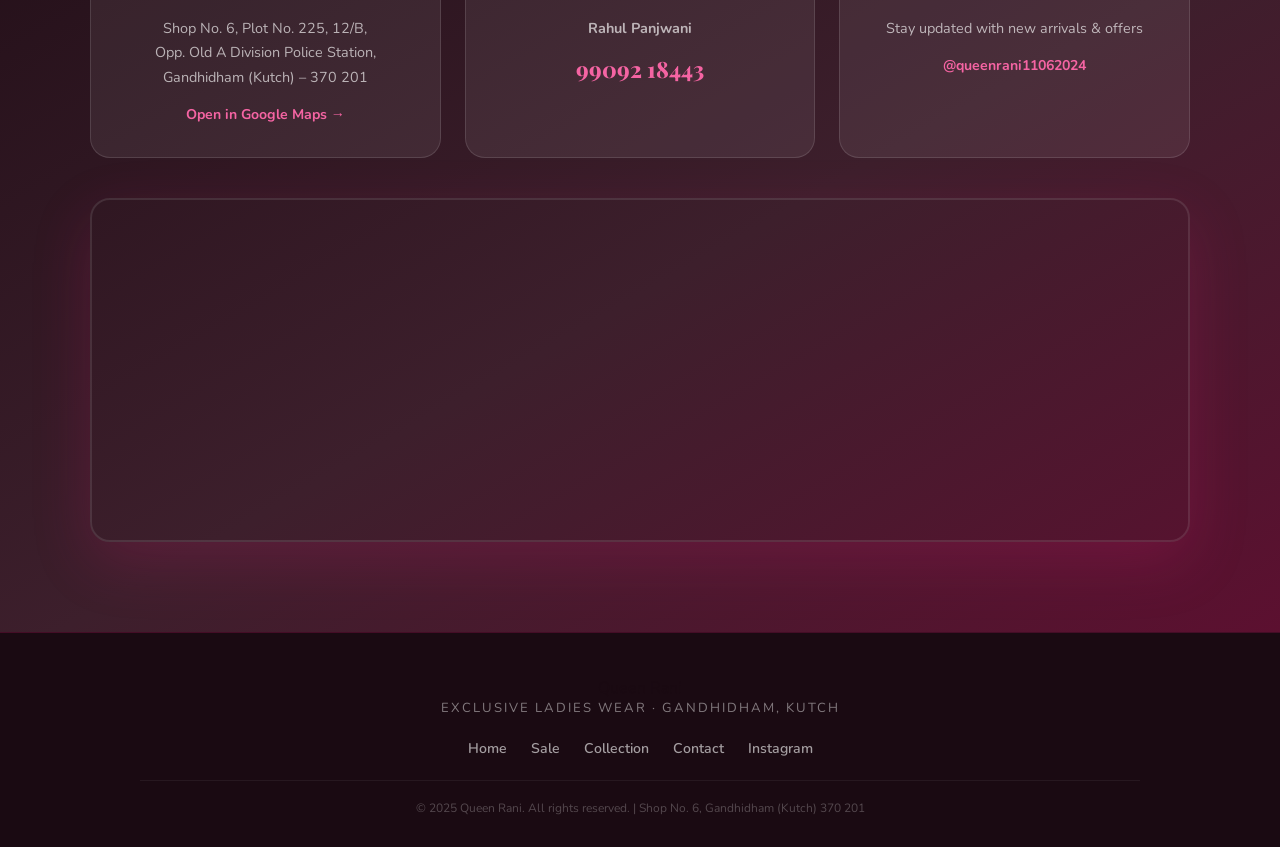
==== commit 08d5e441: "Update logo and contact icons in index.html" ====
--- a/index.html
+++ b/index.html
@@ -12,9 +12,7 @@
   <!-- HEADER / NAV -->
   <header id="header">
     <div class="nav-inner">
-      <div class="nav-logo">
-        <img src="logo.jpg" alt="Queen Rani Logo" />
-      </div>
+      <div class="nav-brand">Queen Rani</div>
       <nav class="nav-links">
         <a href="#home">Home</a>
         <a href="#sale">Sale</a>
@@ -22,7 +20,7 @@
         <a href="#about">About</a>
         <a href="#contact">Contact</a>
       </nav>
-      <a href="tel:9909218443" class="nav-cta">📞 Call Us</a>
+      <a href="tel:9909218443" class="nav-cta">☎ Call Us</a>
     </div>
   </header>
 
@@ -63,7 +61,7 @@
           <div class="sale-date-from">11<sup>th</sup> June</div>
           <div class="sale-date-to">to</div>
           <div class="sale-date-from">21<sup>st</sup> June</div>
-          <div class="sale-date-year">2025</div>
+          <div class="sale-date-year">2026</div>
         </div>
         <div class="sale-note">*T&C Apply</div>
       </div>
@@ -79,42 +77,34 @@
     </div>
     <div class="categories-grid">
       <div class="cat-card">
-        <div class="cat-icon">👗</div>
         <h3>Kurti</h3>
         <p>Casual to formal, everyday elegance</p>
       </div>
       <div class="cat-card">
-        <div class="cat-icon">👘</div>
         <h3>Kurta Set</h3>
         <p>Coordinated sets for a complete look</p>
       </div>
       <div class="cat-card featured">
-        <div class="cat-icon">✨</div>
         <h3>Party Wear Dress</h3>
         <p>Steal the spotlight at every event</p>
       </div>
       <div class="cat-card">
-        <div class="cat-icon">💃</div>
         <h3>Co-ord Sets</h3>
         <p>Trendy matched tops & bottoms</p>
       </div>
       <div class="cat-card">
-        <div class="cat-icon">🧣</div>
         <h3>Leggings</h3>
         <p>Comfortable & stretchy everyday wear</p>
       </div>
       <div class="cat-card">
-        <div class="cat-icon">👒</div>
         <h3>Plazzo</h3>
         <p>Wide-leg comfort with style</p>
       </div>
       <div class="cat-card">
-        <div class="cat-icon">🌸</div>
         <h3>One Piece</h3>
         <p>Effortless one-and-done outfits</p>
       </div>
       <div class="cat-card">
-        <div class="cat-icon">🪷</div>
         <h3>Indo Western</h3>
         <p>The best of both worlds, beautifully blended</p>
       </div>
@@ -155,7 +145,7 @@
         <div class="about-tagline">Exclusive Ladies Wear</div>
         <div class="about-instagram">
           <a href="https://instagram.com/queenrani11062024" target="_blank">
-            📸 @queenrani11062024
+            Instagram @queenrani11062024
           </a>
         </div>
       </div>
@@ -178,13 +168,13 @@
           <a href="https://maps.app.goo.gl/TK4RzgAxPRt2R8W19" target="_blank" class="map-link">Open in Google Maps →</a>
         </div>
         <div class="contact-card">
-          <div class="contact-icon">📞</div>
+          <div class="contact-icon">☎</div>
           <h4>Call Us</h4>
           <p><strong>Rahul Panjwani</strong></p>
           <a href="tel:9909218443" class="phone-link">99092 18443</a>
         </div>
         <div class="contact-card">
-          <div class="contact-icon">📸</div>
+          <div class="contact-icon">Instagram</div>
           <h4>Follow Us</h4>
           <p>Stay updated with new arrivals & offers</p>
           <a href="https://instagram.com/queenrani11062024" target="_blank" class="insta-link">@queenrani11062024</a>
@@ -204,7 +194,7 @@
   <!-- FOOTER -->
   <footer class="footer">
     <div class="footer-inner">
-      <img src="logo.jpg" alt="Queen Rani" class="footer-logo" />
+      <div class="footer-brand">Queen Rani</div>
       <div class="footer-tagline">Exclusive Ladies Wear · Gandhidham, Kutch</div>
       <div class="footer-links">
         <a href="#home">Home</a>
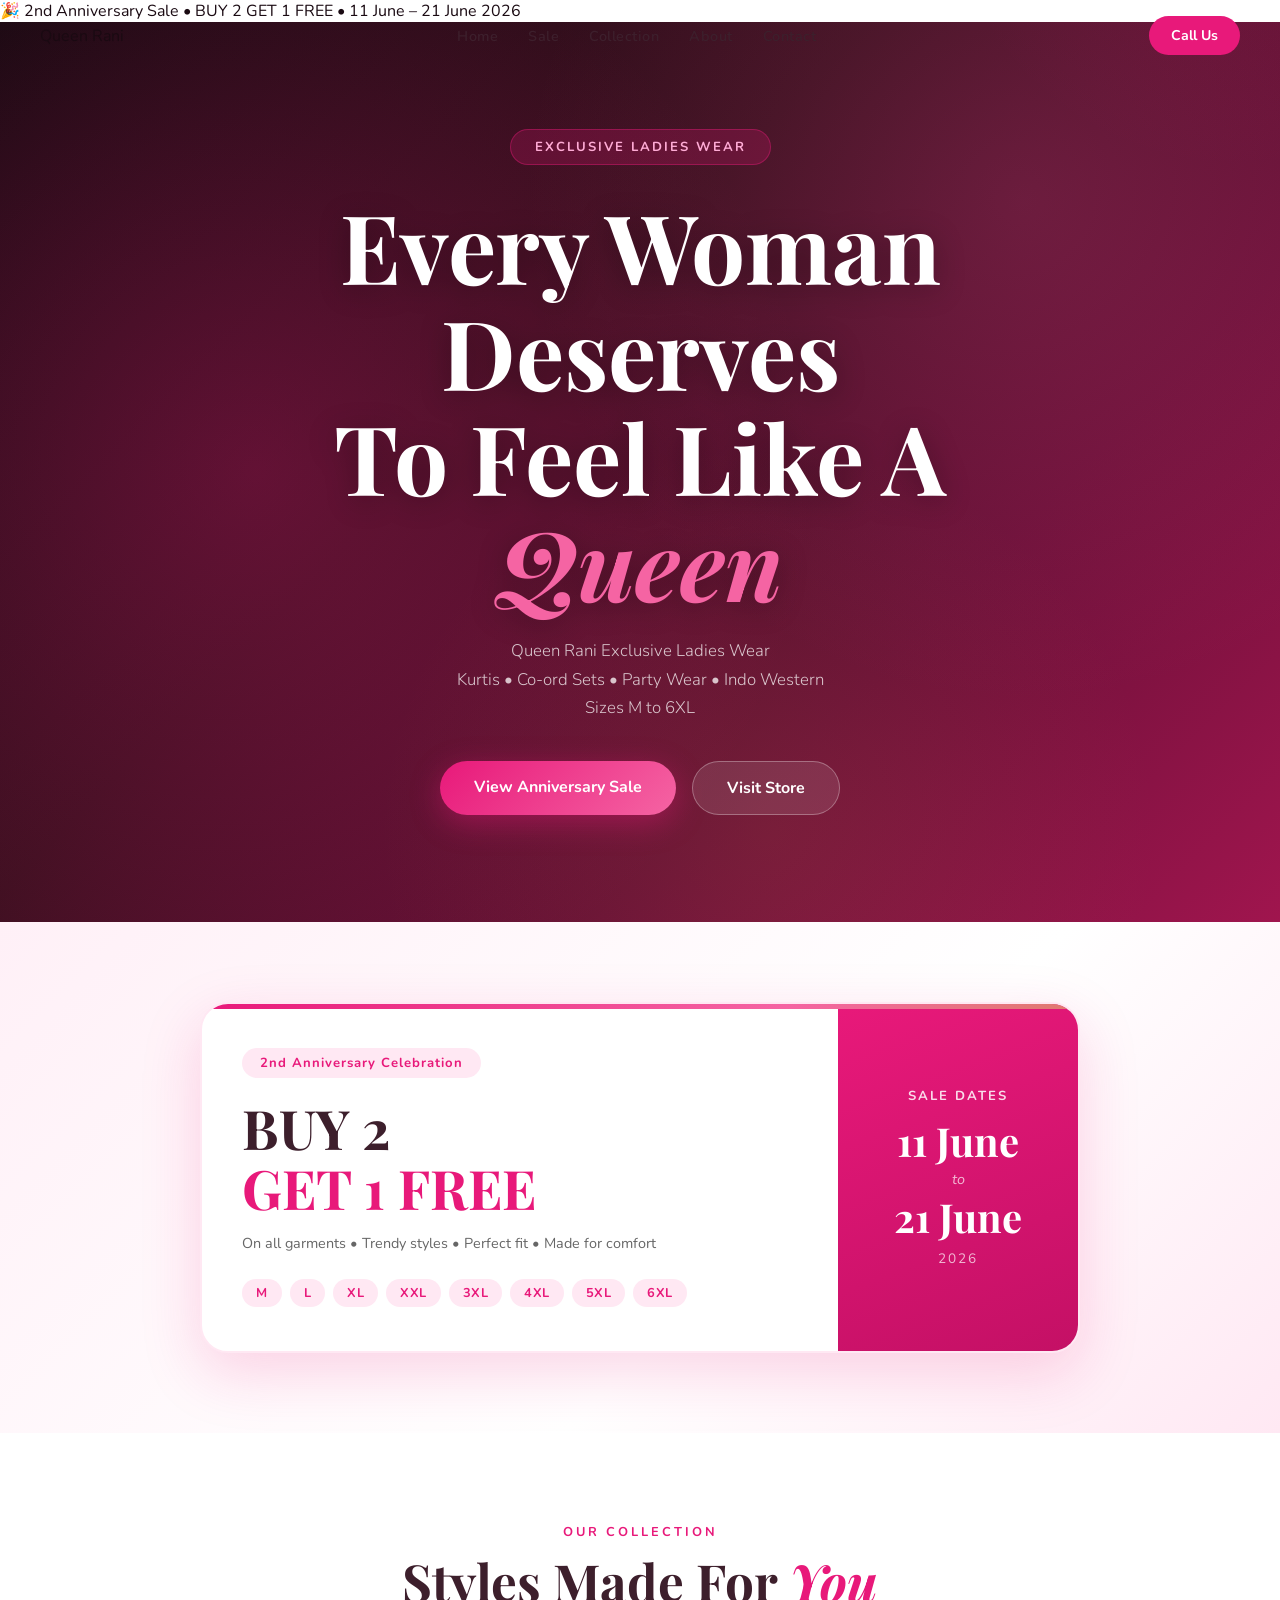
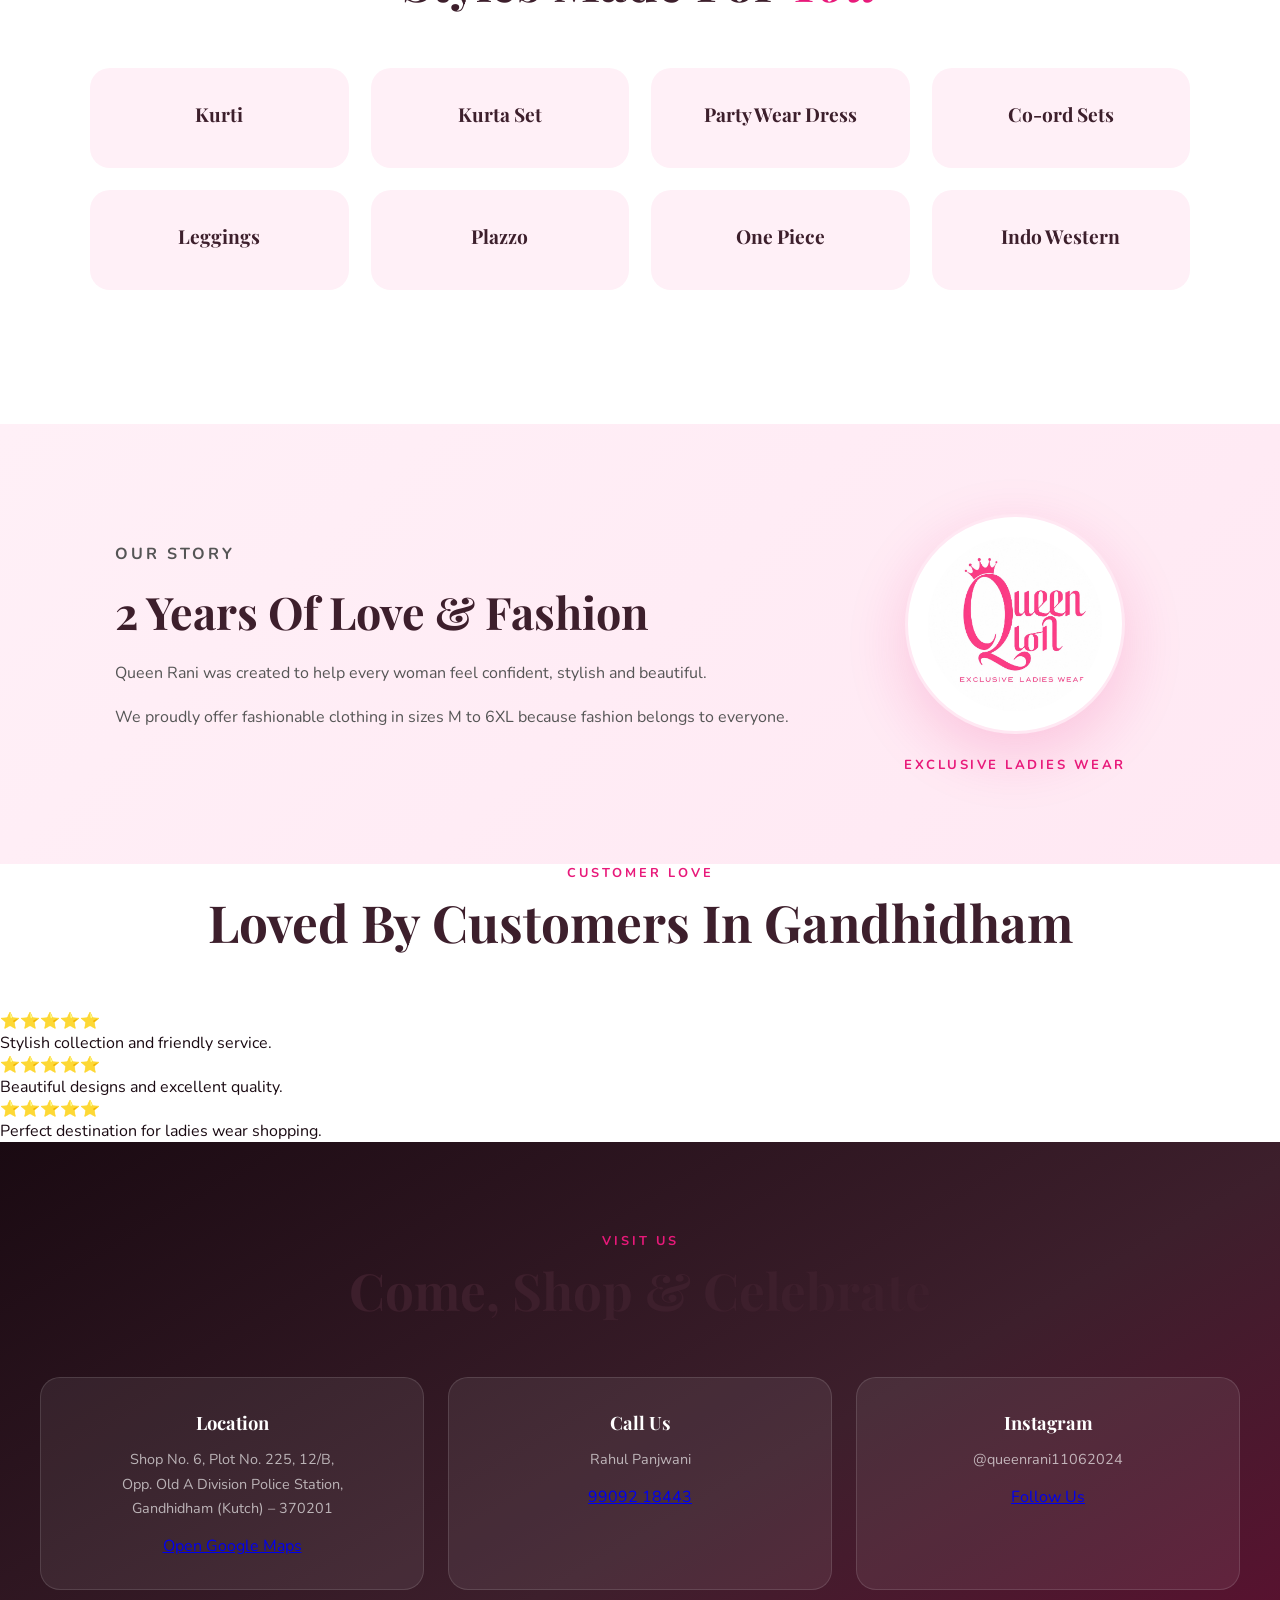
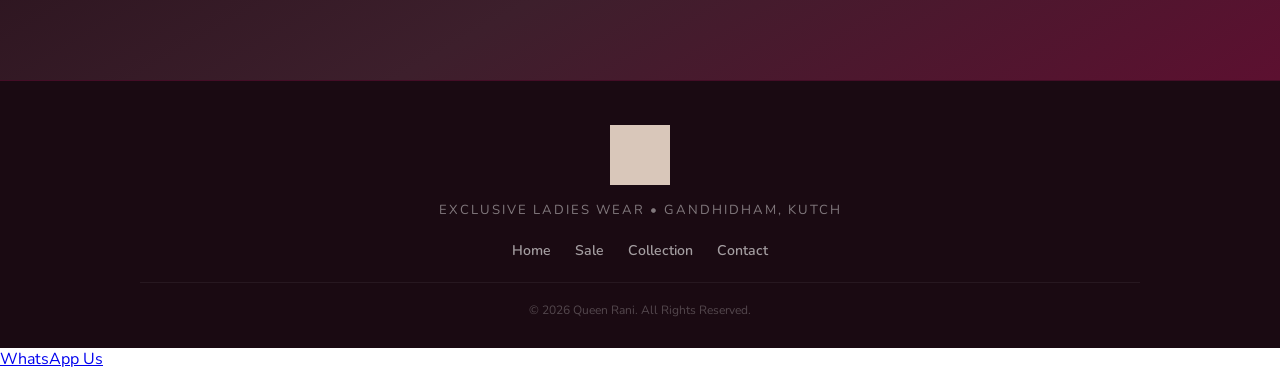
==== commit 10943309: "Update index.html" ====
--- a/index.html
+++ b/index.html
@@ -1,239 +1,405 @@
 <!DOCTYPE html>
 <html lang="en">
 <head>
-  <meta charset="UTF-8">
-  <meta name="viewport" content="width=device-width, initial-scale=1.0">
-  <title>Queen Rani – Exclusive Ladies Wear | Gandhidham</title>
-  <link rel="stylesheet" href="style.css">
-  <link href="https://fonts.googleapis.com/css2?family=Playfair+Display:ital,wght@0,400;0,600;0,700;1,400&family=Nunito:wght@300;400;600;700&display=swap" rel="stylesheet">
+<meta charset="UTF-8">
+<meta name="viewport" content="width=device-width, initial-scale=1.0">
+
+<title>Queen Rani | Exclusive Ladies Wear | Gandhidham</title>
+
+<link rel="stylesheet" href="style.css">
+
+<link href="https://fonts.googleapis.com/css2?family=Playfair+Display:wght@400;600;700&family=Nunito:wght@300;400;600;700&display=swap" rel="stylesheet">
+
 </head>
+
 <body>
 
-  <!-- HEADER / NAV -->
-  <header id="header">
-    <div class="nav-inner">
-      <div class="nav-brand">Queen Rani</div>
-      <nav class="nav-links">
-        <a href="#home">Home</a>
-        <a href="#sale">Sale</a>
-        <a href="#categories">Collection</a>
-        <a href="#about">About</a>
-        <a href="#contact">Contact</a>
-      </nav>
-      <a href="tel:9909218443" class="nav-cta">☎ Call Us</a>
-    </div>
-  </header>
-
-  <!-- HERO -->
-  <section id="home" class="hero">
-    <div class="hero-bg-overlay"></div>
-    <div class="hero-content">
-      <div class="hero-badge">✦ Exclusive Ladies Wear ✦</div>
-      <h1 class="hero-title">
-        Dress Like<br><em>Royalty</em>
-      </h1>
-      <p class="hero-sub">Kurtas · Co-ord Sets · Party Wear · Indo Western<br>Sizes M to 6XL – because every queen deserves a perfect fit.</p>
-      <div class="hero-btns">
-        <a href="#sale" class="btn-primary">🎉 View Our Sale</a>
-        <a href="#contact" class="btn-secondary">Find Our Store</a>
-      </div>
-    </div>
-    <div class="hero-scroll">↓</div>
-  </section>
-
-  <!-- ANNIVERSARY SALE BANNER -->
-  <section id="sale" class="sale-section">
-    <div class="sale-confetti">
-      <span>🎀</span><span>✨</span><span>💖</span><span>🎊</span><span>✨</span><span>🎀</span>
-    </div>
-    <div class="sale-card">
-      <div class="sale-left">
-        <div class="sale-tag">🎂 2nd Anniversary Celebration</div>
-        <h2 class="sale-title">BUY 2<br><span>GET 1 <em>FREE</em></span></h2>
-        <p class="sale-desc">On all garments · Trendy styles · Perfect fit · Made for comfort</p>
-        <div class="sale-sizes">
-          <span>M</span><span>L</span><span>XL</span><span>XXL</span><span>3XL</span><span>4XL</span><span>5XL</span><span>6XL</span>
-        </div>
-      </div>
-      <div class="sale-right">
-        <div class="sale-date-box">
-          <div class="sale-date-label">🗓 Sale Dates</div>
-          <div class="sale-date-from">11<sup>th</sup> June</div>
-          <div class="sale-date-to">to</div>
-          <div class="sale-date-from">21<sup>st</sup> June</div>
-          <div class="sale-date-year">2026</div>
-        </div>
-        <div class="sale-note">*T&C Apply</div>
-      </div>
-    </div>
-  </section>
-
-  <!-- CATEGORIES -->
-  <section id="categories" class="categories-section">
-    <div class="section-header">
-      <p class="section-tag">Our Collection</p>
-      <h2>Styles Made for <em>You</em></h2>
-      <p class="section-sub">From everyday comfort to festive glamour – we've got it all.</p>
-    </div>
-    <div class="categories-grid">
-      <div class="cat-card">
-        <h3>Kurti</h3>
-        <p>Casual to formal, everyday elegance</p>
-      </div>
-      <div class="cat-card">
-        <h3>Kurta Set</h3>
-        <p>Coordinated sets for a complete look</p>
-      </div>
-      <div class="cat-card featured">
-        <h3>Party Wear Dress</h3>
-        <p>Steal the spotlight at every event</p>
-      </div>
-      <div class="cat-card">
-        <h3>Co-ord Sets</h3>
-        <p>Trendy matched tops & bottoms</p>
-      </div>
-      <div class="cat-card">
-        <h3>Leggings</h3>
-        <p>Comfortable & stretchy everyday wear</p>
-      </div>
-      <div class="cat-card">
-        <h3>Plazzo</h3>
-        <p>Wide-leg comfort with style</p>
-      </div>
-      <div class="cat-card">
-        <h3>One Piece</h3>
-        <p>Effortless one-and-done outfits</p>
-      </div>
-      <div class="cat-card">
-        <h3>Indo Western</h3>
-        <p>The best of both worlds, beautifully blended</p>
-      </div>
-    </div>
-    <div class="categories-sizes">
-      <p>Available in all sizes:</p>
-      <div class="size-pills">
-        <span>M</span><span>L</span><span>XL</span><span>XXL</span><span>3XL</span><span>4XL</span><span>5XL</span><span>6XL</span>
-      </div>
-    </div>
-  </section>
-
-  <!-- ABOUT -->
-  <section id="about" class="about-section">
-    <div class="about-inner">
-      <div class="about-text">
-        <p class="section-tag">Our Story</p>
-        <h2>2 Years of Love<br>& <em>Fashion</em></h2>
-        <p>Queen Rani was born from a simple dream – to make every woman in Gandhidham feel like royalty. For two years, we have been crafting and curating the finest ladies wear, from everyday kurtis to dazzling party wear.</p>
-        <p>We believe that style has no size, and every woman deserves to look and feel her best. That's why we stock sizes from M all the way to 6XL – because fashion belongs to everyone.</p>
-        <div class="about-stats">
-          <div class="stat">
-            <div class="stat-num">2+</div>
-            <div class="stat-label">Years of Service</div>
-          </div>
-          <div class="stat">
-            <div class="stat-num">8+</div>
-            <div class="stat-label">Clothing Categories</div>
-          </div>
-          <div class="stat">
-            <div class="stat-num">M–6XL</div>
-            <div class="stat-label">All Sizes Available</div>
-          </div>
-        </div>
-      </div>
-      <div class="about-logo-block">
-        <img src="logo.jpg" alt="Queen Rani" class="about-logo" />
-        <div class="about-tagline">Exclusive Ladies Wear</div>
-        <div class="about-instagram">
-          <a href="https://instagram.com/queenrani11062024" target="_blank">
-            Instagram @queenrani11062024
-          </a>
-        </div>
-      </div>
-    </div>
-  </section>
-
-  <!-- CONTACT -->
-  <section id="contact" class="contact-section">
-    <div class="section-header light">
-      <p class="section-tag">Visit Us</p>
-      <h2>Come, Shop & <em>Celebrate</em></h2>
-      <p class="section-sub">We'd love to see you in store. Here's how to find us.</p>
-    </div>
-    <div class="contact-inner">
-      <div class="contact-cards">
-        <div class="contact-card">
-          <div class="contact-icon">📍</div>
-          <h4>Address</h4>
-          <p>Shop No. 6, Plot No. 225, 12/B,<br>Opp. Old A Division Police Station,<br>Gandhidham (Kutch) – 370 201</p>
-          <a href="https://maps.app.goo.gl/TK4RzgAxPRt2R8W19" target="_blank" class="map-link">Open in Google Maps →</a>
-        </div>
-        <div class="contact-card">
-          <div class="contact-icon">☎</div>
-          <h4>Call Us</h4>
-          <p><strong>Rahul Panjwani</strong></p>
-          <a href="tel:9909218443" class="phone-link">99092 18443</a>
-        </div>
-        <div class="contact-card">
-          <div class="contact-icon">Instagram</div>
-          <h4>Follow Us</h4>
-          <p>Stay updated with new arrivals & offers</p>
-          <a href="https://instagram.com/queenrani11062024" target="_blank" class="insta-link">@queenrani11062024</a>
-        </div>
-      </div>
-      <div class="map-embed">
-        <iframe
-          src="https://maps.google.com/maps?q=Queen+Rani+Exclusive+Ladies+Wear+Gandhidham&t=&z=15&ie=UTF8&iwloc=&output=embed"
-          allowfullscreen
-          loading="lazy"
-          title="Queen Rani Store Location">
-        </iframe>
-      </div>
-    </div>
-  </section>
-
-  <!-- FOOTER -->
-  <footer class="footer">
-    <div class="footer-inner">
-      <div class="footer-brand">Queen Rani</div>
-      <div class="footer-tagline">Exclusive Ladies Wear · Gandhidham, Kutch</div>
-      <div class="footer-links">
-        <a href="#home">Home</a>
-        <a href="#sale">Sale</a>
-        <a href="#categories">Collection</a>
-        <a href="#contact">Contact</a>
-        <a href="https://instagram.com/queenrani11062024" target="_blank">Instagram</a>
-      </div>
-      <div class="footer-bottom">© 2025 Queen Rani. All rights reserved. | Shop No. 6, Gandhidham (Kutch) 370 201</div>
-    </div>
-  </footer>
-
-  <script>
-    // Sticky header
-    window.addEventListener('scroll', () => {
-      const header = document.getElementById('header');
-      header.classList.toggle('scrolled', window.scrollY > 60);
-    });
-
-    // Smooth scroll
-    document.querySelectorAll('a[href^="#"]').forEach(a => {
-      a.addEventListener('click', e => {
-        e.preventDefault();
-        const target = document.querySelector(a.getAttribute('href'));
-        if (target) target.scrollIntoView({ behavior: 'smooth' });
-      });
-    });
-
-    // Entrance animations on scroll
-    const observer = new IntersectionObserver((entries) => {
-      entries.forEach(e => {
-        if (e.isIntersecting) e.target.classList.add('visible');
-      });
-    }, { threshold: 0.15 });
-
-    document.querySelectorAll('.cat-card, .contact-card, .about-inner, .sale-card').forEach(el => {
-      el.classList.add('fade-up');
-      observer.observe(el);
-    });
-  </script>
+<!-- SALE BAR -->
+
+<div class="top-sale-bar">
+🎉 2nd Anniversary Sale • BUY 2 GET 1 FREE • 11 June – 21 June 2026
+</div>
+
+<!-- HEADER -->
+
+<header id="header">
+
+<div class="nav-inner">
+
+<div class="brand-name">
+Queen Rani
+</div>
+
+<nav class="nav-links">
+<a href="#home">Home</a>
+<a href="#sale">Sale</a>
+<a href="#categories">Collection</a>
+<a href="#about">About</a>
+<a href="#contact">Contact</a>
+</nav>
+
+<a href="tel:9909218443" class="nav-cta">
+Call Us
+</a>
+
+</div>
+
+</header>
+
+<!-- HERO -->
+
+<section id="home" class="hero">
+
+<div class="hero-content">
+
+<div class="hero-badge">
+Exclusive Ladies Wear
+</div>
+
+<h1 class="hero-title">
+Every Woman Deserves<br>
+To Feel Like A <em>Queen</em>
+</h1>
+
+<p class="hero-sub">
+Queen Rani Exclusive Ladies Wear<br>
+Kurtis • Co-ord Sets • Party Wear • Indo Western<br>
+Sizes M to 6XL
+</p>
+
+<div class="hero-btns">
+
+<a href="#sale" class="btn-primary">
+View Anniversary Sale
+</a>
+
+<a href="#contact" class="btn-secondary">
+Visit Store
+</a>
+
+</div>
+
+</div>
+
+</section>
+
+<!-- SALE -->
+
+<section id="sale" class="sale-section">
+
+<div class="sale-card">
+
+<div class="sale-left">
+
+<div class="sale-tag">
+2nd Anniversary Celebration
+</div>
+
+<h2 class="sale-title">
+BUY 2<br>
+<span>GET 1 FREE</span>
+</h2>
+
+<p class="sale-desc">
+On all garments • Trendy styles • Perfect fit • Made for comfort
+</p>
+
+<div class="sale-sizes">
+<span>M</span>
+<span>L</span>
+<span>XL</span>
+<span>XXL</span>
+<span>3XL</span>
+<span>4XL</span>
+<span>5XL</span>
+<span>6XL</span>
+</div>
+
+</div>
+
+<div class="sale-right">
+
+<div class="sale-date-box">
+
+<div class="sale-date-label">
+SALE DATES
+</div>
+
+<div class="sale-date-from">
+11 June
+</div>
+
+<div class="sale-date-to">
+to
+</div>
+
+<div class="sale-date-from">
+21 June
+</div>
+
+<div class="sale-date-year">
+2026
+</div>
+
+</div>
+
+</div>
+
+</div>
+
+</section>
+
+<!-- COLLECTION -->
+
+<section id="categories" class="categories-section">
+
+<div class="section-header">
+
+<p class="section-tag">
+Our Collection
+</p>
+
+<h2>
+Styles Made For <em>You</em>
+</h2>
+
+</div>
+
+<div class="categories-grid">
+
+<div class="cat-card">
+<h3>Kurti</h3>
+</div>
+
+<div class="cat-card">
+<h3>Kurta Set</h3>
+</div>
+
+<div class="cat-card">
+<h3>Party Wear Dress</h3>
+</div>
+
+<div class="cat-card">
+<h3>Co-ord Sets</h3>
+</div>
+
+<div class="cat-card">
+<h3>Leggings</h3>
+</div>
+
+<div class="cat-card">
+<h3>Plazzo</h3>
+</div>
+
+<div class="cat-card">
+<h3>One Piece</h3>
+</div>
+
+<div class="cat-card">
+<h3>Indo Western</h3>
+</div>
+
+</div>
+
+</section>
+
+<!-- ABOUT -->
+
+<section id="about" class="about-section">
+
+<div class="about-inner">
+
+<div class="about-text">
+
+<p class="section-tag">
+Our Story
+</p>
+
+<h2>
+2 Years Of Love & Fashion
+</h2>
+
+<p>
+Queen Rani was created to help every woman feel confident, stylish and beautiful.
+</p>
+
+<p>
+We proudly offer fashionable clothing in sizes M to 6XL because fashion belongs to everyone.
+</p>
+
+</div>
+
+<div class="about-logo-block">
+
+<img src="logo.jpg"
+alt="Queen Rani Logo"
+class="about-logo">
+
+<div class="about-tagline">
+Exclusive Ladies Wear
+</div>
+
+</div>
+
+</div>
+
+</section>
+
+<!-- REVIEWS -->
+
+<section class="reviews-section">
+
+<div class="section-header">
+
+<p class="section-tag">
+Customer Love
+</p>
+
+<h2>
+Loved By Customers In Gandhidham
+</h2>
+
+</div>
+
+<div class="reviews-grid">
+
+<div class="review-card">
+<div class="stars">
+⭐⭐⭐⭐⭐
+</div>
+<p>
+Stylish collection and friendly service.
+</p>
+</div>
+
+<div class="review-card">
+<div class="stars">
+⭐⭐⭐⭐⭐
+</div>
+<p>
+Beautiful designs and excellent quality.
+</p>
+</div>
+
+<div class="review-card">
+<div class="stars">
+⭐⭐⭐⭐⭐
+</div>
+<p>
+Perfect destination for ladies wear shopping.
+</p>
+</div>
+
+</div>
+
+</section>
+
+<!-- CONTACT -->
+
+<section id="contact" class="contact-section">
+
+<div class="section-header">
+
+<p class="section-tag">
+Visit Us
+</p>
+
+<h2>
+Come, Shop & Celebrate
+</h2>
+
+</div>
+
+<div class="contact-cards">
+
+<div class="contact-card">
+
+<h4>Location</h4>
+
+<p>
+Shop No. 6, Plot No. 225, 12/B,<br>
+Opp. Old A Division Police Station,<br>
+Gandhidham (Kutch) – 370201
+</p>
+
+<a href="https://maps.app.goo.gl/TK4RzgAxPRt2R8W19">
+Open Google Maps
+</a>
+
+</div>
+
+<div class="contact-card">
+
+<h4>Call Us</h4>
+
+<p>
+Rahul Panjwani
+</p>
+
+<a href="tel:9909218443">
+99092 18443
+</a>
+
+</div>
+
+<div class="contact-card">
+
+<h4>Instagram</h4>
+
+<p>
+@queenrani11062024
+</p>
+
+<a href="https://instagram.com/queenrani11062024">
+Follow Us
+</a>
+
+</div>
+
+</div>
+
+</section>
+
+<!-- FOOTER -->
+
+<footer class="footer">
+
+<div class="footer-inner">
+
+<img src="logo.jpg"
+alt="Queen Rani Logo"
+class="footer-logo">
+
+<div class="footer-tagline">
+Exclusive Ladies Wear • Gandhidham, Kutch
+</div>
+
+<div class="footer-links">
+
+<a href="#home">Home</a>
+<a href="#sale">Sale</a>
+<a href="#categories">Collection</a>
+<a href="#contact">Contact</a>
+
+</div>
+
+<div class="footer-bottom">
+© 2026 Queen Rani. All Rights Reserved.
+</div>
+
+</div>
+
+</footer>
+
+<!-- WHATSAPP -->
+
+<a href="https://wa.me/919909218443"
+class="whatsapp-float"
+target="_blank">
+
+WhatsApp Us
+
+</a>
+
 </body>
 </html>
--- a/style.css
+++ b/style.css
@@ -878,3 +878,11 @@
   .about-stats { justify-content: center; }
   .categories-grid { grid-template-columns: 1fr; }
 }
+
+.nav-brand,.footer-brand{
+font-family:'Playfair Display',serif;
+font-size:2rem;
+font-weight:700;
+color:#ff69b4;
+}
+.footer-brand{margin-bottom:10px;}
